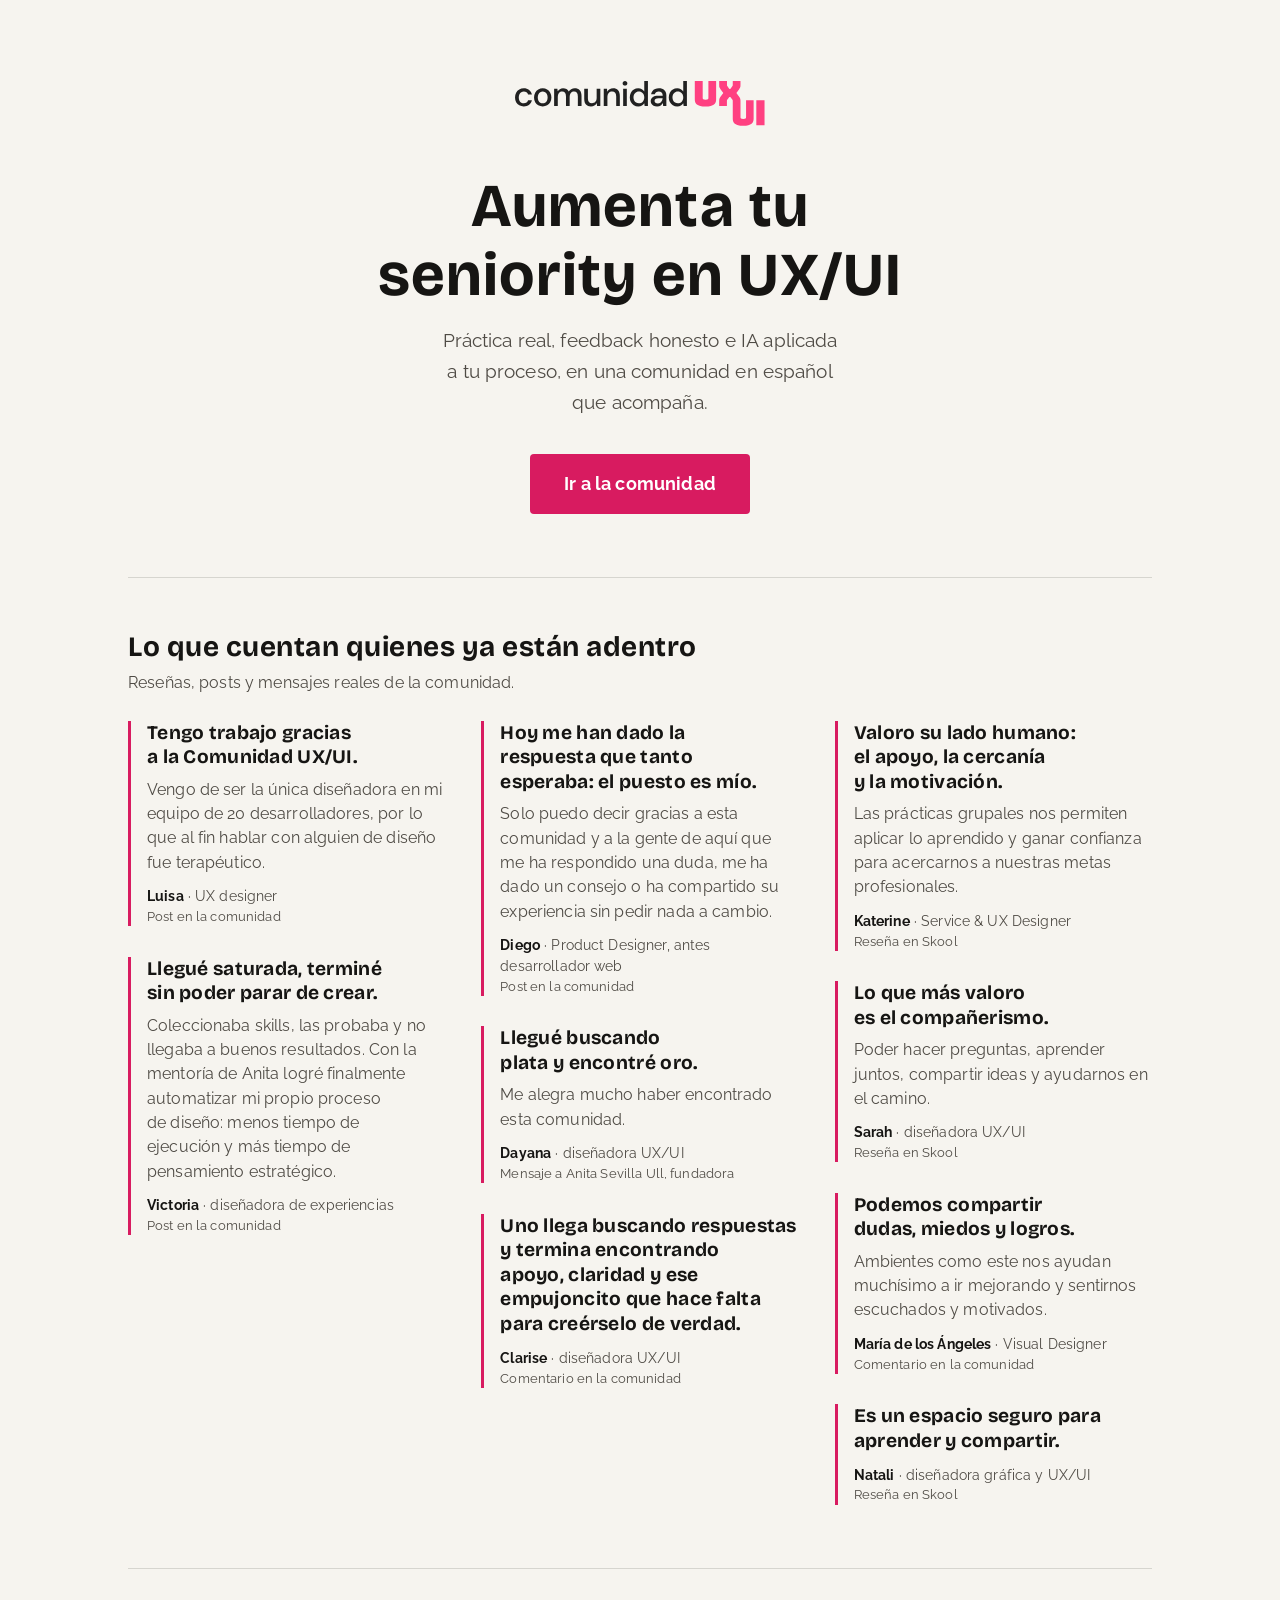
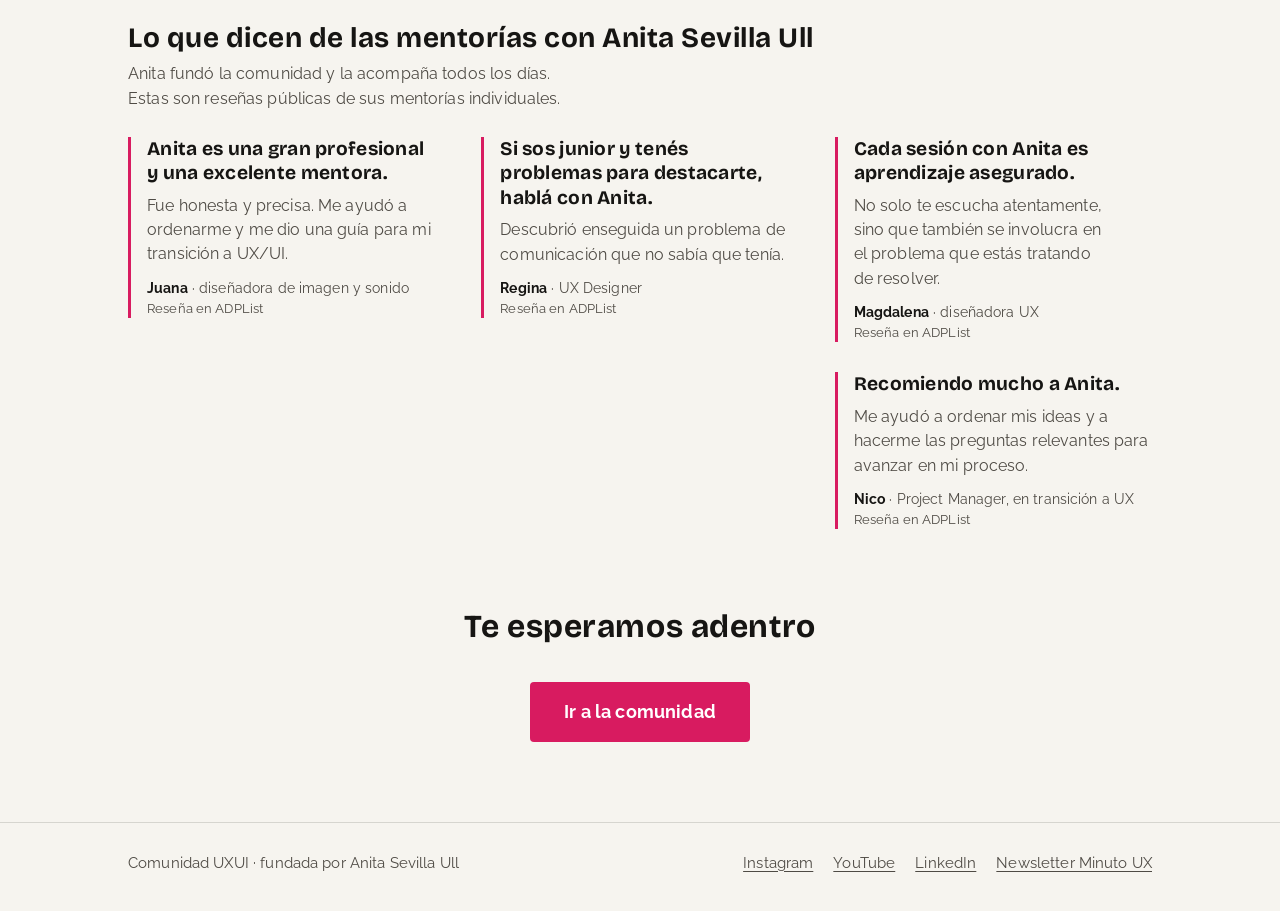
==== index.html @ dbb6d8b3 "Sitio nuevo: portada con una sola acción, muro de reseñas y medición propia Co-Authored-By: Claude F" ====
<!DOCTYPE html>
<html lang="es">
<head>
<meta charset="UTF-8">
<meta name="viewport" content="width=device-width, initial-scale=1">
<title>Comunidad UXUI</title>
<meta name="description" content="Aumenta tu seniority en UX/UI con práctica real, feedback honesto e IA aplicada a tu proceso. Una comunidad en español que acompaña.">
<link rel="canonical" href="https://comunidaduxui.com/">
<meta property="og:type" content="website">
<meta property="og:url" content="https://comunidaduxui.com/">
<meta property="og:title" content="Comunidad UXUI">
<meta property="og:description" content="Aumenta tu seniority en UX/UI con práctica real, feedback honesto e IA aplicada a tu proceso. Una comunidad en español que acompaña.">
<meta property="og:image" content="https://comunidaduxui.com/assets/og.png">
<meta property="og:image:width" content="1200">
<meta property="og:image:height" content="630">
<meta property="og:locale" content="es_LA">
<meta name="twitter:card" content="summary_large_image">
<meta name="twitter:image" content="https://comunidaduxui.com/assets/og.png">
<meta name="color-scheme" content="light dark">
<link rel="icon" href="assets/iso.svg" type="image/svg+xml">
<link rel="alternate icon" href="assets/favicon.png" type="image/png">
<link rel="preconnect" href="https://fonts.googleapis.com">
<link rel="preconnect" href="https://fonts.gstatic.com" crossorigin>
<link rel="stylesheet" href="https://fonts.googleapis.com/css2?family=Bricolage+Grotesque:opsz,wght@12..96,500;12..96,700&family=Raleway:wght@400;500;600;700&display=swap">
<style>
:root {
  --papel: #F6F4EF;
  --papel-2: #ECE9E2;
  --card: #FFFFFF;
  --tinta: #161513;
  --grafito: #4F4B45;
  --linea: rgba(22, 21, 19, .14);
  --rosa: #D81B60;
  --rosa-hover: #B8154F;
  --sobre-rosa: #FFFFFF;
  --acento: #D81B60;
  --f-display: 'Bricolage Grotesque', 'Helvetica Neue', Arial, sans-serif;
  --f-body: 'Raleway', 'Helvetica Neue', Arial, sans-serif;
  --radio: 4px;
  --gutter: clamp(1.25rem, 5vw, 3rem);
  --max: 1120px;
}
@media (prefers-color-scheme: dark) {
  :root {
    --papel: #161513;
    --papel-2: #1F1D1A;
    --card: #211F1B;
    --tinta: #F2EEE6;
    --grafito: #BDB6AA;
    --linea: rgba(242, 238, 230, .16);
    --rosa: #FF5C94;
    --rosa-hover: #FF7FAB;
    --sobre-rosa: #161513;
    --acento: #FF8AB4;
  }
}
*, *::before, *::after { box-sizing: border-box; }
html { -webkit-text-size-adjust: 100%; }
body {
  margin: 0;
  font-family: var(--f-body);
  font-size: 1.04rem;
  line-height: 1.6;
  letter-spacing: .008em;
  color: var(--tinta);
  background: var(--papel);
}
h1, h2 {
  font-family: var(--f-display);
  font-weight: 700;
  line-height: 1.14;
  letter-spacing: .018em;
  margin: 0;
  text-wrap: balance;
}
p { margin: 0; }
a { color: inherit; }
:focus-visible { outline: 3px solid var(--acento); outline-offset: 3px; border-radius: 2px; }
.wrap { width: 100%; max-width: var(--max); margin: 0 auto; padding: 0 var(--gutter); }

/* Encabezado: logo, frase y la única acción */
.hero { text-align: center; padding-block: clamp(2.5rem, 9vh, 6rem) clamp(2.5rem, 7vh, 4.5rem); }
.logo { display: block; margin: 0 auto clamp(1.75rem, 5vh, 3rem); width: min(250px, 68vw); height: auto; }
.logo-oscuro { display: none; }
@media (prefers-color-scheme: dark) {
  .logo-claro { display: none; }
  .logo-oscuro { display: block; }
}
.hero h1 { font-size: clamp(2.1rem, 7vw, 3.8rem); max-width: 14ch; margin: 0 auto; }
.hero .bajada { color: var(--grafito); font-size: clamp(1.02rem, 2.4vw, 1.2rem); max-width: 38ch; margin: 1rem auto 0; text-wrap: pretty; }
.boton {
  display: inline-block;
  margin-top: clamp(1.5rem, 4vh, 2.25rem);
  padding: 1rem 2.1rem;
  background: var(--rosa);
  color: var(--sobre-rosa);
  font-family: var(--f-body);
  font-weight: 700;
  font-size: 1.1rem;
  letter-spacing: .01em;
  text-decoration: none;
  border-radius: var(--radio);
  transition: background-color 160ms ease, transform 160ms ease;
}
.boton:hover { background: var(--rosa-hover); }
.boton:active { transform: scale(.98); }

/* Muro de reseñas */
.muro { padding-block: 0; }
.muro::before { content: ""; display: block; border-top: 1px solid var(--linea); margin-bottom: clamp(2rem, 6vh, 3.5rem); }
.muro + .muro { margin-top: clamp(2.5rem, 7vh, 4rem); }
.muro h2 { font-size: clamp(1.3rem, 3.4vw, 1.75rem); margin-bottom: .4rem; }
.muro .nota { color: var(--grafito); font-size: .98rem; margin-bottom: 1.6rem; max-width: 60ch; }
@media (min-width: 640px) { .muro .nota span { display: block; } }
.columnas { columns: 1; column-gap: 2.25rem; }
@media (min-width: 640px) { .columnas { columns: 2; } }
@media (min-width: 980px) { .columnas { columns: 3; } }
.resena {
  break-inside: avoid;
  margin: 0 0 1.9rem;
  padding: 0 0 0 1rem;
  border-left: 3px solid var(--acento);
}
.resena blockquote { margin: 0; }
.resena .titular { font-family: var(--f-display); font-weight: 700; font-size: 1.2rem; line-height: 1.28; letter-spacing: .015em; text-wrap: balance; }
.resena blockquote p + p { margin-top: .5rem; color: var(--grafito); font-size: .98rem; line-height: 1.55; text-wrap: pretty; }
.resena figcaption { margin-top: .7rem; font-size: .9rem; line-height: 1.45; }
.resena .nombre { font-weight: 700; }
.resena .quien { color: var(--grafito); }
.resena .fuente { display: block; color: var(--grafito); font-size: .82rem; }

/* Cierre y pie */
.cierre { text-align: center; padding-block: clamp(3rem, 9vh, 5rem); }
.cierre h2 { font-size: clamp(1.4rem, 4vw, 2rem); max-width: 22ch; margin: 0 auto; }
.pie { border-top: 1px solid var(--linea); padding: 1.75rem 0 2.25rem; font-size: .93rem; color: var(--grafito); }
.pie .wrap { display: flex; flex-wrap: wrap; gap: .75rem 1.5rem; justify-content: space-between; align-items: baseline; }
.pie ul { list-style: none; margin: 0; padding: 0; display: flex; flex-wrap: wrap; gap: .5rem 1.25rem; }
.pie a { text-underline-offset: 3px; }
.pie a:hover { color: var(--tinta); }

@media (prefers-reduced-motion: reduce) { .boton { transition: none; } }
</style>
</head>
<body>

<main>
  <header class="hero wrap">
    <img class="logo logo-claro" src="assets/horizontal-texto-negro.svg" alt="Comunidad UXUI" width="335" height="60">
    <img class="logo logo-oscuro" src="assets/horizontal-texto-blanco.svg" alt="Comunidad UXUI" width="335" height="60">
    <h1>Aumenta tu seniority en UX/UI</h1>
    <p class="bajada">Práctica real, feedback honesto e IA aplicada a tu proceso, en una comunidad en español que acompaña.</p>
    <a class="boton" data-boton="arriba" href="https://www.skool.com/comunidaduxui/about">Ir a la comunidad</a>
  </header>

  <section class="muro wrap" aria-labelledby="t-comunidad">
    <h2 id="t-comunidad">Lo que cuentan quienes ya están adentro</h2>
    <p class="nota">Reseñas, posts y mensajes reales de la comunidad.</p>
    <div class="columnas">

      <figure class="resena">
        <blockquote>
          <p class="titular">Tengo trabajo gracias a la Comunidad UX/UI.</p>
          <p>Vengo de ser la única diseñadora en mi equipo de 20 desarrolladores, por lo que al fin hablar con alguien de diseño fue terapéutico.</p>
        </blockquote>
        <figcaption><span class="nombre">Luisa</span> <span class="quien">· UX designer</span><span class="fuente">Post en la comunidad</span></figcaption>
      </figure>

      <figure class="resena">
        <blockquote>
          <p class="titular">Llegué saturada, terminé sin poder parar de crear.</p>
          <p>Coleccionaba skills, las probaba y no llegaba a buenos resultados. Con la mentoría de Anita logré finalmente automatizar mi propio proceso de diseño: menos tiempo de ejecución y más tiempo de pensamiento estratégico.</p>
        </blockquote>
        <figcaption><span class="nombre">Victoria</span> <span class="quien">· diseñadora de experiencias</span><span class="fuente">Post en la comunidad</span></figcaption>
      </figure>

      <figure class="resena">
        <blockquote>
          <p class="titular">Hoy me han dado la respuesta que tanto esperaba: el puesto es mío.</p>
          <p>Solo puedo decir gracias a esta comunidad y a la gente de aquí que me ha respondido una duda, me ha dado un consejo o ha compartido su experiencia sin pedir nada a cambio.</p>
        </blockquote>
        <figcaption><span class="nombre">Diego</span> <span class="quien">· Product Designer, antes desarrollador web</span><span class="fuente">Post en la comunidad</span></figcaption>
      </figure>

      <figure class="resena">
        <blockquote>
          <p class="titular">Llegué buscando plata y encontré oro.</p>
          <p>Me alegra mucho haber encontrado esta comunidad.</p>
        </blockquote>
        <figcaption><span class="nombre">Dayana</span> <span class="quien">· diseñadora UX/UI</span><span class="fuente">Mensaje a Anita Sevilla Ull, fundadora</span></figcaption>
      </figure>

      <figure class="resena">
        <blockquote>
          <p class="titular">Uno llega buscando respuestas y termina encontrando apoyo, claridad y ese empujoncito que hace falta para creérselo de verdad.</p>
        </blockquote>
        <figcaption><span class="nombre">Clarise</span> <span class="quien">· diseñadora UX/UI</span><span class="fuente">Comentario en la comunidad</span></figcaption>
      </figure>

      <figure class="resena">
        <blockquote>
          <p class="titular">Valoro su lado humano: el apoyo, la cercanía y la motivación.</p>
          <p>Las prácticas grupales nos permiten aplicar lo aprendido y ganar confianza para acercarnos a nuestras metas profesionales.</p>
        </blockquote>
        <figcaption><span class="nombre">Katerine</span> <span class="quien">· Service &amp; UX Designer</span><span class="fuente">Reseña en Skool</span></figcaption>
      </figure>

      <figure class="resena">
        <blockquote>
          <p class="titular">Lo que más valoro es el compañerismo.</p>
          <p>Poder hacer preguntas, aprender juntos, compartir ideas y ayudarnos en el camino.</p>
        </blockquote>
        <figcaption><span class="nombre">Sarah</span> <span class="quien">· diseñadora UX/UI</span><span class="fuente">Reseña en Skool</span></figcaption>
      </figure>

      <figure class="resena">
        <blockquote>
          <p class="titular">Podemos compartir dudas, miedos y logros.</p>
          <p>Ambientes como este nos ayudan muchísimo a ir mejorando y sentirnos escuchados y motivados.</p>
        </blockquote>
        <figcaption><span class="nombre">María de los Ángeles</span> <span class="quien">· Visual Designer</span><span class="fuente">Comentario en la comunidad</span></figcaption>
      </figure>

      <figure class="resena">
        <blockquote>
          <p class="titular">Es un espacio seguro para aprender y compartir.</p>
        </blockquote>
        <figcaption><span class="nombre">Natali</span> <span class="quien">· diseñadora gráfica y UX/UI</span><span class="fuente">Reseña en Skool</span></figcaption>
      </figure>

    </div>
  </section>

  <section class="muro wrap" aria-labelledby="t-mentorias">
    <h2 id="t-mentorias">Lo que dicen de las mentorías con Anita Sevilla Ull</h2>
    <p class="nota"><span>Anita fundó la comunidad y la acompaña todos los días.</span> <span>Estas son reseñas públicas de sus mentorías individuales.</span></p>
    <div class="columnas">

      <figure class="resena">
        <blockquote>
          <p class="titular">Anita es una gran profesional y una excelente mentora.</p>
          <p>Fue honesta y precisa. Me ayudó a ordenarme y me dio una guía para mi transición a UX/UI.</p>
        </blockquote>
        <figcaption><span class="nombre">Juana</span> <span class="quien">· diseñadora de imagen y sonido</span><span class="fuente">Reseña en ADPList</span></figcaption>
      </figure>

      <figure class="resena">
        <blockquote>
          <p class="titular">Si sos junior y tenés problemas para destacarte, hablá con Anita.</p>
          <p>Descubrió enseguida un problema de comunicación que no sabía que tenía.</p>
        </blockquote>
        <figcaption><span class="nombre">Regina</span> <span class="quien">· UX Designer</span><span class="fuente">Reseña en ADPList</span></figcaption>
      </figure>

      <figure class="resena">
        <blockquote>
          <p class="titular">Cada sesión con Anita es aprendizaje asegurado.</p>
          <p>No solo te escucha atentamente, sino que también se involucra en el problema que estás tratando de resolver.</p>
        </blockquote>
        <figcaption><span class="nombre">Magdalena</span> <span class="quien">· diseñadora UX</span><span class="fuente">Reseña en ADPList</span></figcaption>
      </figure>

      <figure class="resena">
        <blockquote>
          <p class="titular">Recomiendo mucho a Anita.</p>
          <p>Me ayudó a ordenar mis ideas y a hacerme las preguntas relevantes para avanzar en mi proceso.</p>
        </blockquote>
        <figcaption><span class="nombre">Nico</span> <span class="quien">· Project Manager, en transición a UX</span><span class="fuente">Reseña en ADPList</span></figcaption>
      </figure>

    </div>
  </section>

  <section class="cierre wrap" aria-labelledby="t-cierre">
    <h2 id="t-cierre">Te esperamos adentro</h2>
    <a class="boton" data-boton="abajo" href="https://www.skool.com/comunidaduxui/about">Ir a la comunidad</a>
  </section>
</main>

<footer class="pie">
  <div class="wrap">
    <p>Comunidad UXUI · fundada por Anita Sevilla Ull</p>
    <ul>
      <li><a href="https://www.instagram.com/comunidaduxui/">Instagram</a></li>
      <li><a href="https://www.youtube.com/@ComunidadUXUI">YouTube</a></li>
      <li><a href="https://www.linkedin.com/company/comunidaduxui">LinkedIn</a></li>
      <li><a href="https://comunidad-uxui.kit.com/fb40f8e711">Newsletter Minuto UX</a></li>
    </ul>
  </div>
</footer>

<script>
/* Medición propia: cuenta visitas y clics en el botón. Sin cookies ni datos personales.
   Tabla site_events del proyecto de Supabase de CUXUI (ver sql/001_site_events.sql). */
(function () {
  if (navigator.webdriver || !/(^|\.)comunidaduxui\.com$/.test(location.hostname)) return;
  var URL_EVENTOS = 'https://ypmowaaxoyuknlmwmyth.supabase.co/rest/v1/site_events';
  var CLAVE = 'eyJhbGciOiJIUzI1NiIsInR5cCI6IkpXVCJ9.eyJpc3MiOiJzdXBhYmFzZSIsInJlZiI6InlwbW93YWF4b3l1a25sbXdteXRoIiwicm9sZSI6ImFub24iLCJpYXQiOjE3NzcwNzk1ODEsImV4cCI6MjA5MjY1NTU4MX0.r9c_VB5H-kUmICseEc5La-VZ2_jKlAdAuDlWIIVVh1w';
  var id;
  try { id = sessionStorage.getItem('visita_id'); } catch (e) {}
  var esNueva = !id;
  if (!id) {
    id = (crypto.randomUUID ? crypto.randomUUID() : String(Date.now()) + Math.random().toString(16).slice(2)).slice(0, 36);
    try { sessionStorage.setItem('visita_id', id); } catch (e) {}
  }
  var origen = 'directo';
  try { if (document.referrer) origen = new URL(document.referrer).hostname.replace(/^www\./, ''); } catch (e) {}
  var dispositivo = matchMedia('(max-width: 720px)').matches ? 'celular' : 'escritorio';
  function registrar(evento, detalle) {
    try {
      fetch(URL_EVENTOS, {
        method: 'POST',
        keepalive: true,
        headers: { 'Content-Type': 'application/json', apikey: CLAVE, Authorization: 'Bearer ' + CLAVE, Prefer: 'return=minimal' },
        body: JSON.stringify({ site: 'comunidaduxui.com', event: evento, detalle: detalle || null, visita_id: id, origen: origen, dispositivo: dispositivo })
      }).catch(function () {});
    } catch (e) {}
  }
  if (esNueva) registrar('visita');
  document.querySelectorAll('[data-boton]').forEach(function (b) {
    b.addEventListener('click', function () { registrar('clic_boton', b.getAttribute('data-boton')); });
  });
})();
</script>

</body>
</html>
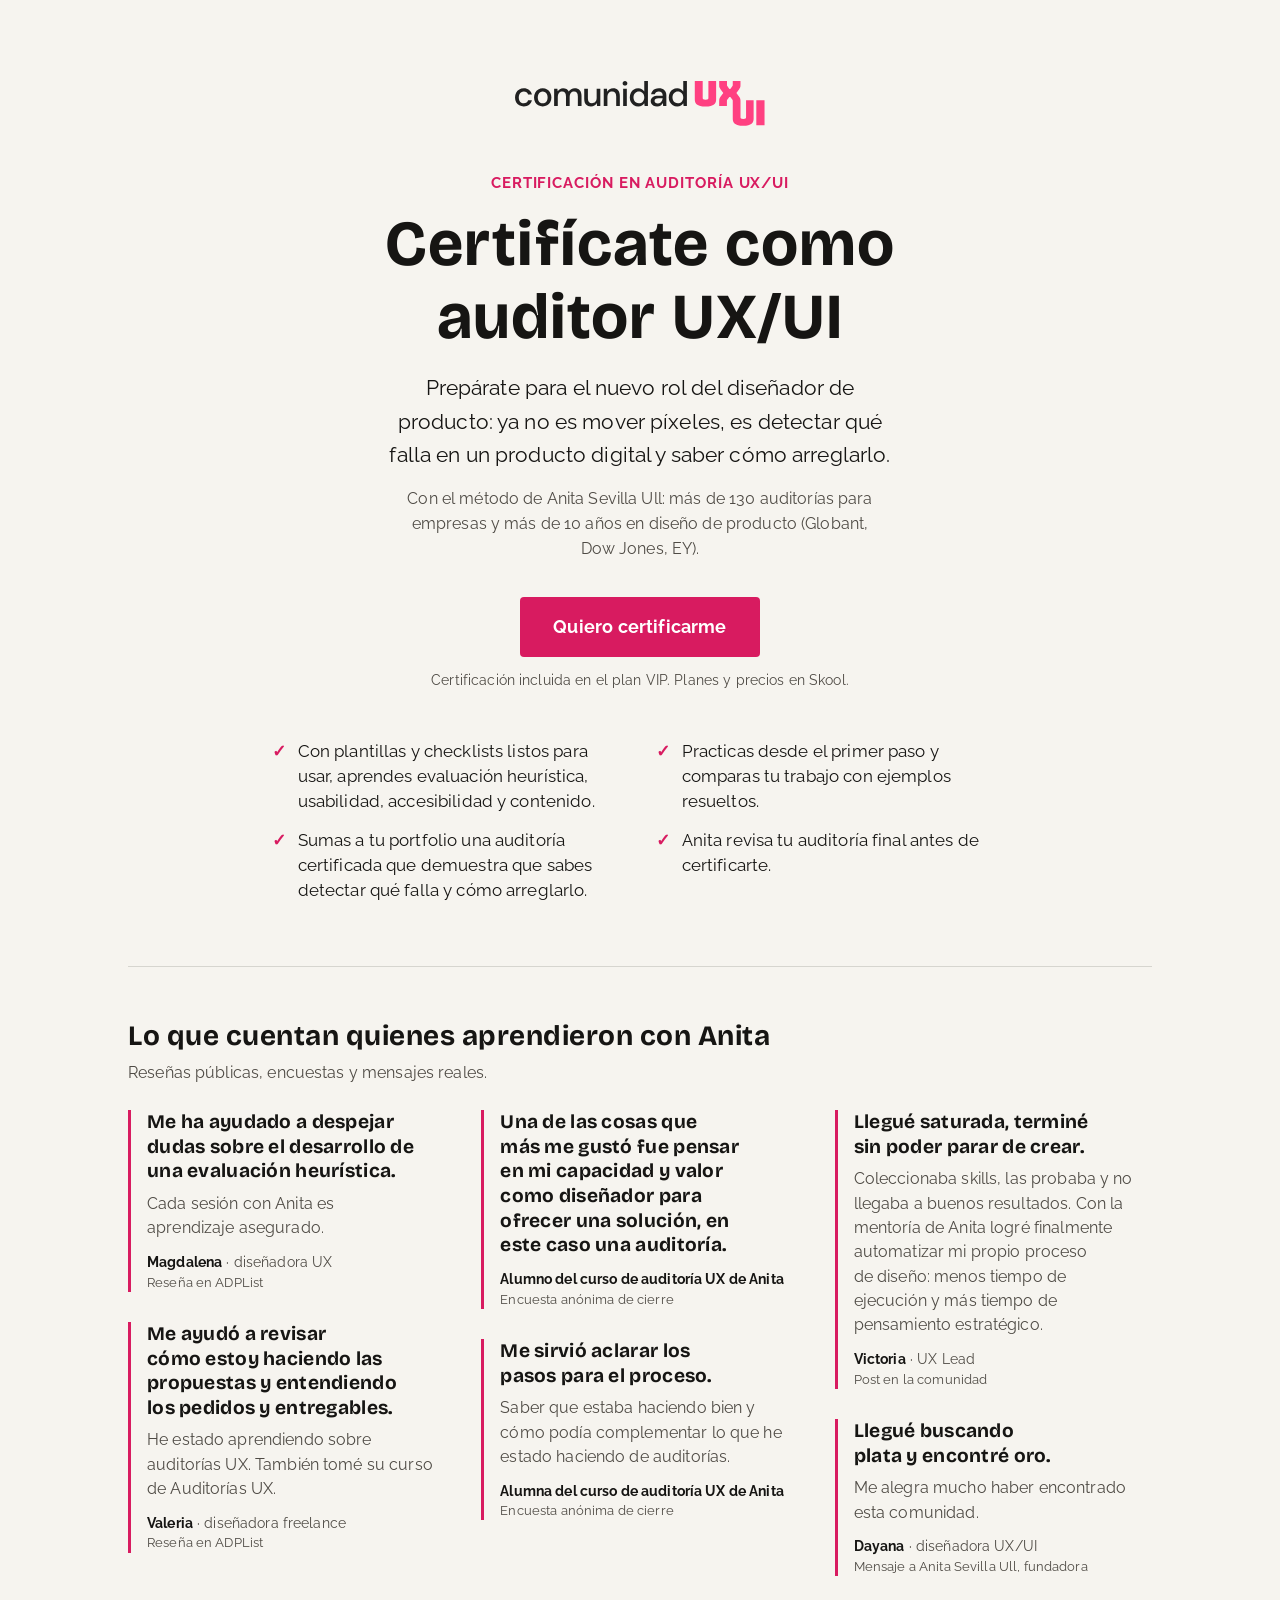
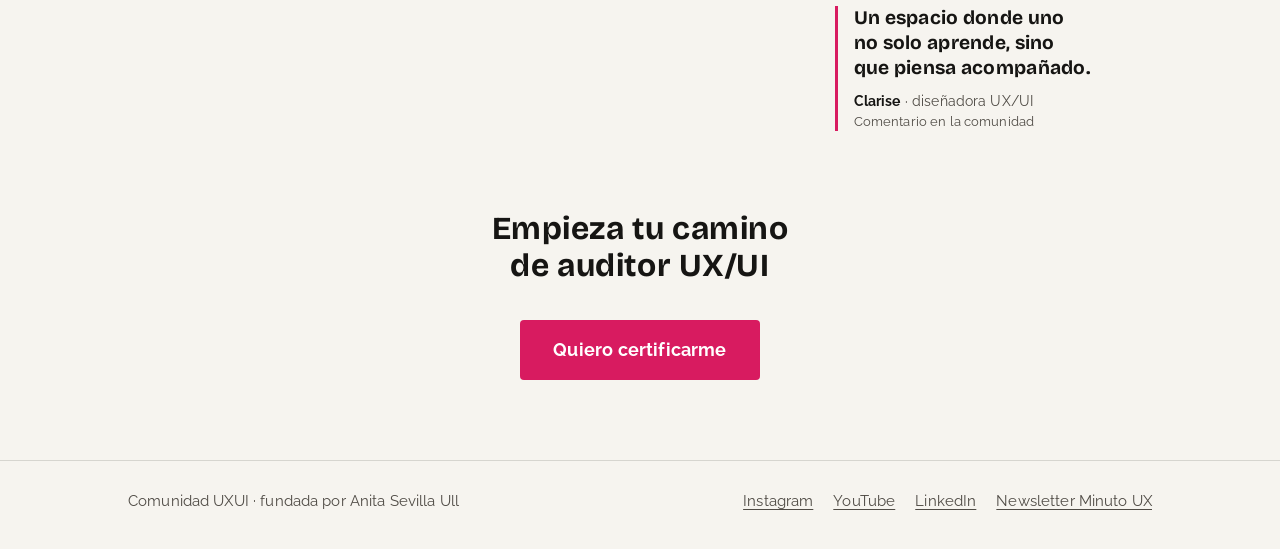
==== commit 09146453: "Home: Certifícate como auditor UX/UI (nueva oferta, sin «seniority») Co-Authored-By: Claude Opus 5.5" ====
--- a/index.html
+++ b/index.html
@@ -3,13 +3,13 @@
 <head>
 <meta charset="UTF-8">
 <meta name="viewport" content="width=device-width, initial-scale=1">
-<title>Comunidad UXUI</title>
-<meta name="description" content="Aumenta tu seniority en UX/UI con práctica real, feedback honesto e IA aplicada a tu proceso. Una comunidad en español que acompaña.">
+<title>Certificación en auditoría UX/UI | Comunidad UXUI</title>
+<meta name="description" content="Certifícate como auditor UX/UI: evaluación heurística, usabilidad y accesibilidad con el método de Anita Sevilla Ull, con más de 130 auditorías para empresas.">
 <link rel="canonical" href="https://comunidaduxui.com/">
 <meta property="og:type" content="website">
 <meta property="og:url" content="https://comunidaduxui.com/">
-<meta property="og:title" content="Comunidad UXUI">
-<meta property="og:description" content="Aumenta tu seniority en UX/UI con práctica real, feedback honesto e IA aplicada a tu proceso. Una comunidad en español que acompaña.">
+<meta property="og:title" content="Certifícate como auditor UX/UI · Comunidad UXUI">
+<meta property="og:description" content="Certifícate como auditor UX/UI: evaluación heurística, usabilidad y accesibilidad con el método de Anita Sevilla Ull, con más de 130 auditorías para empresas.">
 <meta property="og:image" content="https://comunidaduxui.com/assets/og.png">
 <meta property="og:image:width" content="1200">
 <meta property="og:image:height" content="630">
@@ -22,6 +22,9 @@
 <link rel="preconnect" href="https://fonts.googleapis.com">
 <link rel="preconnect" href="https://fonts.gstatic.com" crossorigin>
 <link rel="stylesheet" href="https://fonts.googleapis.com/css2?family=Bricolage+Grotesque:opsz,wght@12..96,500;12..96,700&family=Raleway:wght@400;500;600;700&display=swap">
+<script type="application/ld+json">
+{"@context":"https://schema.org","@type":"EducationalOrganization","name":"Comunidad UXUI","url":"https://comunidaduxui.com/","logo":"https://comunidaduxui.com/assets/favicon.png","description":"Certificación en auditoría UX/UI para diseñadores.","founder":{"@type":"Person","name":"Anita Sevilla Ull"},"sameAs":["https://www.skool.com/comunidaduxui","https://www.instagram.com/comunidaduxui/","https://www.youtube.com/@ComunidadUXUI","https://www.linkedin.com/company/comunidaduxui"]}
+</script>
 <style>
 :root {
   --papel: #F6F4EF;
@@ -86,8 +89,15 @@
   .logo-claro { display: none; }
   .logo-oscuro { display: block; }
 }
-.hero h1 { font-size: clamp(2.1rem, 7vw, 3.8rem); max-width: 14ch; margin: 0 auto; }
-.hero .bajada { color: var(--grafito); font-size: clamp(1.02rem, 2.4vw, 1.2rem); max-width: 38ch; margin: 1rem auto 0; text-wrap: pretty; }
+.hero .antetitulo { font-weight: 700; font-size: .95rem; letter-spacing: .06em; text-transform: uppercase; color: var(--acento); margin: 0 0 .8rem; }
+.hero h1 { font-size: clamp(2.3rem, 7.5vw, 4rem); max-width: 16ch; margin: 0 auto; }
+.hero .bajada { color: var(--tinta); font-size: clamp(1.08rem, 2.6vw, 1.3rem); max-width: 40ch; margin: 1.1rem auto 0; text-wrap: pretty; }
+.hero .prueba { color: var(--grafito); font-size: .98rem; max-width: 48ch; margin: .9rem auto 0; text-wrap: pretty; }
+.hero .aviso { color: var(--grafito); font-size: .9rem; margin-top: .7rem; }
+.camino { list-style: none; padding: 0; margin: clamp(2rem, 6vh, 3rem) auto 0; max-width: 46rem; display: grid; gap: .9rem 2rem; text-align: left; }
+@media (min-width: 720px) { .camino { grid-template-columns: 1fr 1fr; } }
+.camino li { padding-left: 1.6rem; position: relative; line-height: 1.5; }
+.camino li::before { content: "✓"; position: absolute; left: 0; top: 0; color: var(--acento); font-weight: 700; }
 .boton {
   display: inline-block;
   margin-top: clamp(1.5rem, 4vh, 2.25rem);
@@ -147,22 +157,54 @@
   <header class="hero wrap">
     <img class="logo logo-claro" src="assets/horizontal-texto-negro.svg" alt="Comunidad UXUI" width="335" height="60">
     <img class="logo logo-oscuro" src="assets/horizontal-texto-blanco.svg" alt="Comunidad UXUI" width="335" height="60">
-    <h1>Aumenta tu seniority en UX/UI</h1>
-    <p class="bajada">Práctica real, feedback honesto e IA aplicada a tu proceso, en una comunidad en español que acompaña.</p>
-    <a class="boton" data-boton="arriba" href="https://www.skool.com/comunidaduxui/about">Ir a la comunidad</a>
+    <p class="antetitulo">Certificación en auditoría UX/UI</p>
+    <h1>Certifícate como auditor UX/UI</h1>
+    <p class="bajada">Prepárate para el nuevo rol del diseñador de producto: ya no es mover píxeles, es detectar qué falla en un producto digital y saber cómo arreglarlo.</p>
+    <p class="prueba">Con el método de Anita Sevilla Ull: más de 130 auditorías para empresas y más de 10 años en diseño de producto (Globant, Dow Jones, EY).</p>
+    <a class="boton" data-boton="arriba" href="https://www.skool.com/comunidaduxui/about">Quiero certificarme</a>
+    <p class="aviso">Certificación incluida en el plan VIP. Planes y precios en Skool.</p>
+    <ul class="camino">
+      <li>Con plantillas y checklists listos para usar, aprendes evaluación heurística, usabilidad, accesibilidad y contenido.</li>
+      <li>Practicas desde el primer paso y comparas tu trabajo con ejemplos resueltos.</li>
+      <li>Sumas a tu portfolio una auditoría certificada que demuestra que sabes detectar qué falla y cómo arreglarlo.</li>
+      <li>Anita revisa tu auditoría final antes de certificarte.</li>
+    </ul>
   </header>
 
-  <section class="muro wrap" aria-labelledby="t-comunidad">
-    <h2 id="t-comunidad">Lo que cuentan quienes ya están adentro</h2>
-    <p class="nota">Reseñas, posts y mensajes reales de la comunidad.</p>
+  <section class="muro wrap" aria-labelledby="t-resenas">
+    <h2 id="t-resenas">Lo que cuentan quienes aprendieron con Anita</h2>
+    <p class="nota">Reseñas públicas, encuestas y mensajes reales.</p>
     <div class="columnas">
 
       <figure class="resena">
         <blockquote>
-          <p class="titular">Tengo trabajo gracias a la Comunidad UX/UI.</p>
-          <p>Vengo de ser la única diseñadora en mi equipo de 20 desarrolladores, por lo que al fin hablar con alguien de diseño fue terapéutico.</p>
-        </blockquote>
-        <figcaption><span class="nombre">Luisa</span> <span class="quien">· UX designer</span><span class="fuente">Post en la comunidad</span></figcaption>
+          <p class="titular">Me ha ayudado a despejar dudas sobre el desarrollo de una evaluación heurística.</p>
+          <p>Cada sesión con Anita es aprendizaje asegurado.</p>
+        </blockquote>
+        <figcaption><span class="nombre">Magdalena</span> <span class="quien">· diseñadora UX</span><span class="fuente">Reseña en ADPList</span></figcaption>
+      </figure>
+
+      <figure class="resena">
+        <blockquote>
+          <p class="titular">Me ayudó a revisar cómo estoy haciendo las propuestas y entendiendo los pedidos y entregables.</p>
+          <p>He estado aprendiendo sobre auditorías UX. También tomé su curso de Auditorías UX.</p>
+        </blockquote>
+        <figcaption><span class="nombre">Valeria</span> <span class="quien">· diseñadora freelance</span><span class="fuente">Reseña en ADPList</span></figcaption>
+      </figure>
+
+      <figure class="resena">
+        <blockquote>
+          <p class="titular">Una de las cosas que más me gustó fue pensar en mi capacidad y valor como diseñador para ofrecer una solución, en este caso una auditoría.</p>
+        </blockquote>
+        <figcaption><span class="nombre">Alumno del curso de auditoría UX de Anita</span><span class="fuente">Encuesta anónima de cierre</span></figcaption>
+      </figure>
+
+      <figure class="resena">
+        <blockquote>
+          <p class="titular">Me sirvió aclarar los pasos para el proceso.</p>
+          <p>Saber que estaba haciendo bien y cómo podía complementar lo que he estado haciendo de auditorías.</p>
+        </blockquote>
+        <figcaption><span class="nombre">Alumna del curso de auditoría UX de Anita</span><span class="fuente">Encuesta anónima de cierre</span></figcaption>
       </figure>
 
       <figure class="resena">
@@ -170,15 +212,7 @@
           <p class="titular">Llegué saturada, terminé sin poder parar de crear.</p>
           <p>Coleccionaba skills, las probaba y no llegaba a buenos resultados. Con la mentoría de Anita logré finalmente automatizar mi propio proceso de diseño: menos tiempo de ejecución y más tiempo de pensamiento estratégico.</p>
         </blockquote>
-        <figcaption><span class="nombre">Victoria</span> <span class="quien">· diseñadora de experiencias</span><span class="fuente">Post en la comunidad</span></figcaption>
-      </figure>
-
-      <figure class="resena">
-        <blockquote>
-          <p class="titular">Hoy me han dado la respuesta que tanto esperaba: el puesto es mío.</p>
-          <p>Solo puedo decir gracias a esta comunidad y a la gente de aquí que me ha respondido una duda, me ha dado un consejo o ha compartido su experiencia sin pedir nada a cambio.</p>
-        </blockquote>
-        <figcaption><span class="nombre">Diego</span> <span class="quien">· Product Designer, antes desarrollador web</span><span class="fuente">Post en la comunidad</span></figcaption>
+        <figcaption><span class="nombre">Victoria</span> <span class="quien">· UX Lead</span><span class="fuente">Post en la comunidad</span></figcaption>
       </figure>
 
       <figure class="resena">
@@ -191,88 +225,17 @@
 
       <figure class="resena">
         <blockquote>
-          <p class="titular">Uno llega buscando respuestas y termina encontrando apoyo, claridad y ese empujoncito que hace falta para creérselo de verdad.</p>
+          <p class="titular">Un espacio donde uno no solo aprende, sino que piensa acompañado.</p>
         </blockquote>
         <figcaption><span class="nombre">Clarise</span> <span class="quien">· diseñadora UX/UI</span><span class="fuente">Comentario en la comunidad</span></figcaption>
-      </figure>
-
-      <figure class="resena">
-        <blockquote>
-          <p class="titular">Valoro su lado humano: el apoyo, la cercanía y la motivación.</p>
-          <p>Las prácticas grupales nos permiten aplicar lo aprendido y ganar confianza para acercarnos a nuestras metas profesionales.</p>
-        </blockquote>
-        <figcaption><span class="nombre">Katerine</span> <span class="quien">· Service &amp; UX Designer</span><span class="fuente">Reseña en Skool</span></figcaption>
-      </figure>
-
-      <figure class="resena">
-        <blockquote>
-          <p class="titular">Lo que más valoro es el compañerismo.</p>
-          <p>Poder hacer preguntas, aprender juntos, compartir ideas y ayudarnos en el camino.</p>
-        </blockquote>
-        <figcaption><span class="nombre">Sarah</span> <span class="quien">· diseñadora UX/UI</span><span class="fuente">Reseña en Skool</span></figcaption>
-      </figure>
-
-      <figure class="resena">
-        <blockquote>
-          <p class="titular">Podemos compartir dudas, miedos y logros.</p>
-          <p>Ambientes como este nos ayudan muchísimo a ir mejorando y sentirnos escuchados y motivados.</p>
-        </blockquote>
-        <figcaption><span class="nombre">María de los Ángeles</span> <span class="quien">· Visual Designer</span><span class="fuente">Comentario en la comunidad</span></figcaption>
-      </figure>
-
-      <figure class="resena">
-        <blockquote>
-          <p class="titular">Es un espacio seguro para aprender y compartir.</p>
-        </blockquote>
-        <figcaption><span class="nombre">Natali</span> <span class="quien">· diseñadora gráfica y UX/UI</span><span class="fuente">Reseña en Skool</span></figcaption>
       </figure>
 
     </div>
   </section>
 
-  <section class="muro wrap" aria-labelledby="t-mentorias">
-    <h2 id="t-mentorias">Lo que dicen de las mentorías con Anita Sevilla Ull</h2>
-    <p class="nota"><span>Anita fundó la comunidad y la acompaña todos los días.</span> <span>Estas son reseñas públicas de sus mentorías individuales.</span></p>
-    <div class="columnas">
-
-      <figure class="resena">
-        <blockquote>
-          <p class="titular">Anita es una gran profesional y una excelente mentora.</p>
-          <p>Fue honesta y precisa. Me ayudó a ordenarme y me dio una guía para mi transición a UX/UI.</p>
-        </blockquote>
-        <figcaption><span class="nombre">Juana</span> <span class="quien">· diseñadora de imagen y sonido</span><span class="fuente">Reseña en ADPList</span></figcaption>
-      </figure>
-
-      <figure class="resena">
-        <blockquote>
-          <p class="titular">Si sos junior y tenés problemas para destacarte, hablá con Anita.</p>
-          <p>Descubrió enseguida un problema de comunicación que no sabía que tenía.</p>
-        </blockquote>
-        <figcaption><span class="nombre">Regina</span> <span class="quien">· UX Designer</span><span class="fuente">Reseña en ADPList</span></figcaption>
-      </figure>
-
-      <figure class="resena">
-        <blockquote>
-          <p class="titular">Cada sesión con Anita es aprendizaje asegurado.</p>
-          <p>No solo te escucha atentamente, sino que también se involucra en el problema que estás tratando de resolver.</p>
-        </blockquote>
-        <figcaption><span class="nombre">Magdalena</span> <span class="quien">· diseñadora UX</span><span class="fuente">Reseña en ADPList</span></figcaption>
-      </figure>
-
-      <figure class="resena">
-        <blockquote>
-          <p class="titular">Recomiendo mucho a Anita.</p>
-          <p>Me ayudó a ordenar mis ideas y a hacerme las preguntas relevantes para avanzar en mi proceso.</p>
-        </blockquote>
-        <figcaption><span class="nombre">Nico</span> <span class="quien">· Project Manager, en transición a UX</span><span class="fuente">Reseña en ADPList</span></figcaption>
-      </figure>
-
-    </div>
-  </section>
-
   <section class="cierre wrap" aria-labelledby="t-cierre">
-    <h2 id="t-cierre">Te esperamos adentro</h2>
-    <a class="boton" data-boton="abajo" href="https://www.skool.com/comunidaduxui/about">Ir a la comunidad</a>
+    <h2 id="t-cierre">Empieza tu camino de auditor UX/UI</h2>
+    <a class="boton" data-boton="abajo" href="https://www.skool.com/comunidaduxui/about">Quiero certificarme</a>
   </section>
 </main>
 
